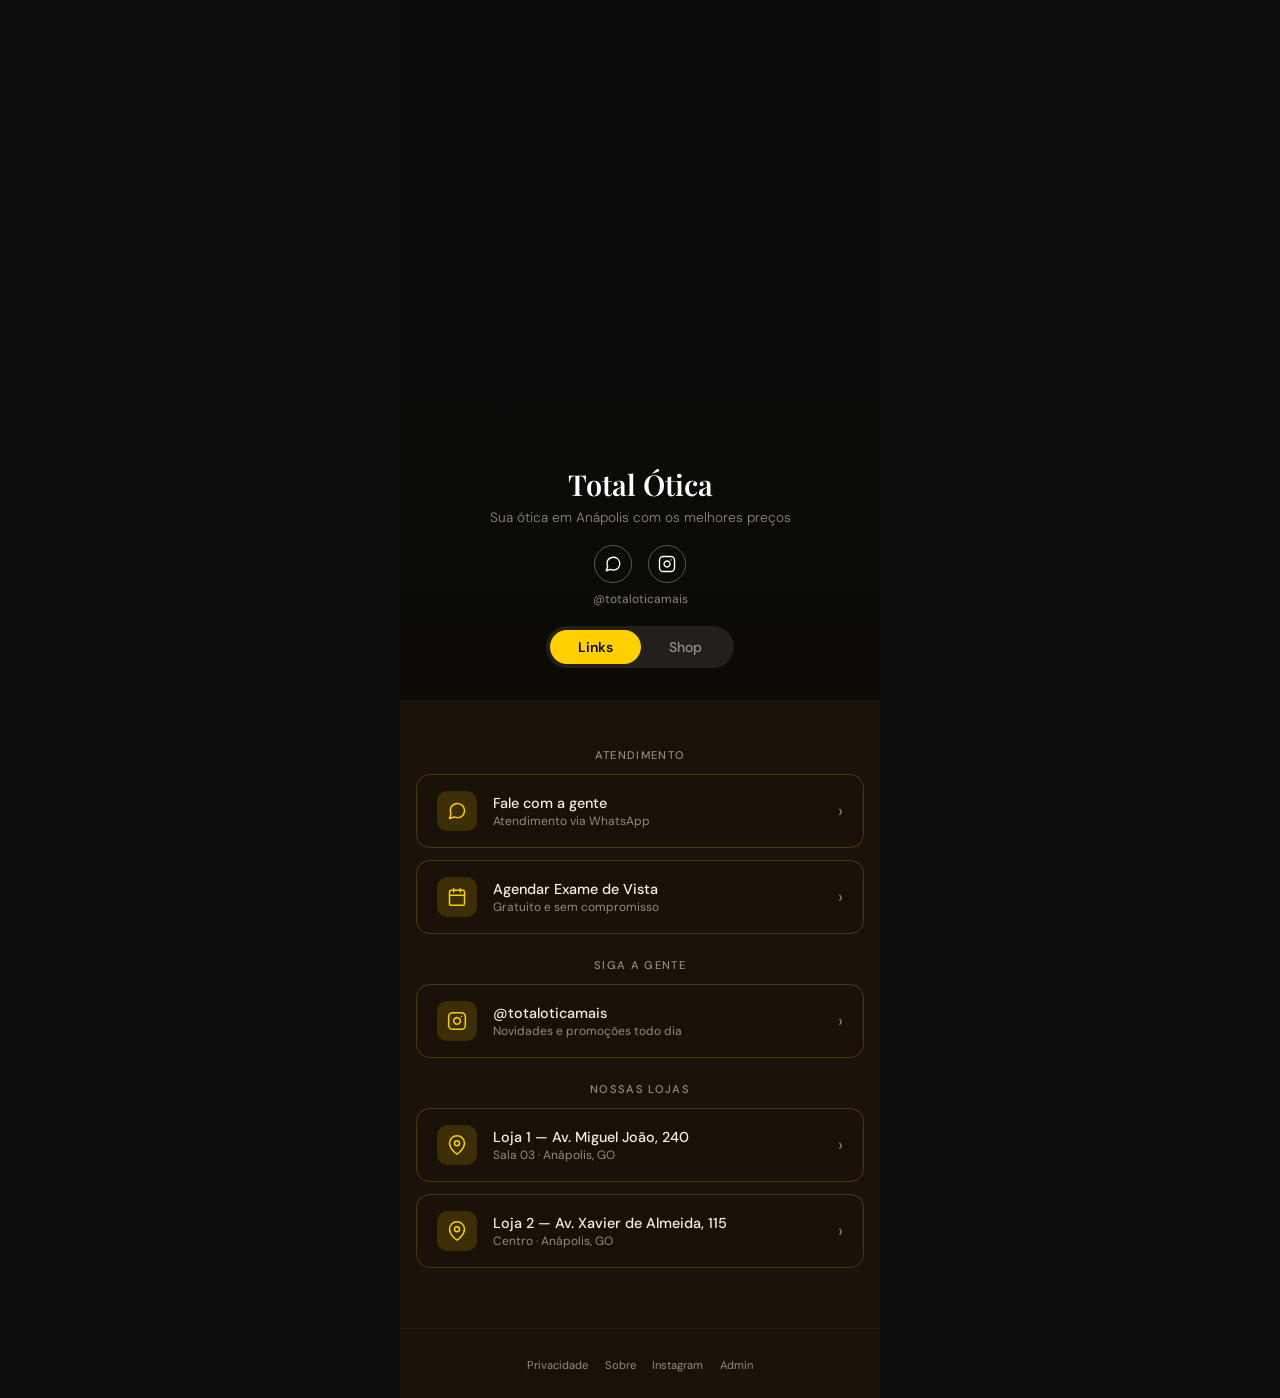
==== index.html @ eb8688b7 "feat: projeto inicial Total Otica Linktree" ====
<!DOCTYPE html>
<html lang="pt-BR">
<head>
  <meta charset="UTF-8">
  <meta name="viewport" content="width=device-width, initial-scale=1.0, maximum-scale=1.0">
  <title>Total Ótica — Links</title>
  <meta name="description" content="Sua ótica em Anápolis com os melhores preços. Óculos de grau, solar e exame de vista gratuito.">
  <meta property="og:title" content="Total Ótica">
  <meta property="og:description" content="Sua ótica em Anápolis com os melhores preços.">

  <!-- Fonts -->
  <link rel="preconnect" href="https://fonts.googleapis.com">
  <link href="https://fonts.googleapis.com/css2?family=Playfair+Display:wght@400;600&family=DM+Sans:wght@300;400;500;600&display=swap" rel="stylesheet">

  <!-- CSS -->
  <link rel="stylesheet" href="assets/css/style.css">

  <style>
    /* Variáveis extras do index */
    :root {
      --black: #0D0D0D;
      --dark:  #1A1208;
    }
  </style>
</head>
<body>

<div class="linktree-wrap">

  <!-- ══ HERO ══ -->
  <div class="hero">
    <video autoplay muted loop playsinline>
      <!--
        INSTRUÇÃO: coloque o arquivo do vídeo gerado no Veo 3
        dentro da pasta assets/video/ com o nome hero.mp4
      -->
      <source src="assets/video/hero.mp4" type="video/mp4">
    </video>
    <div class="hero-overlay"></div>

    <div class="hero-content">
      <h1 class="hero-name">Total Ótica</h1>
      <p class="hero-tagline">Sua ótica em Anápolis com os melhores preços</p>

      <div class="social-row">
        <a href="https://wa.me/5562993162521" target="_blank" aria-label="WhatsApp">
          <svg viewBox="0 0 24 24">
            <path d="M21 11.5a8.38 8.38 0 0 1-.9 3.8 8.5 8.5 0 0 1-7.6 4.7
                     8.38 8.38 0 0 1-3.8-.9L3 21l1.9-5.7a8.38 8.38 0 0 1-.9-3.8
                     8.5 8.5 0 0 1 4.7-7.6 8.38 8.38 0 0 1 3.8-.9h.5
                     a8.48 8.48 0 0 1 8 8v.5z"/>
          </svg>
        </a>
        <a href="https://www.instagram.com/totaloticamais/" target="_blank" aria-label="Instagram">
          <svg viewBox="0 0 24 24">
            <rect x="2" y="2" width="20" height="20" rx="5" ry="5"/>
            <path d="M16 11.37A4 4 0 1 1 12.63 8 4 4 0 0 1 16 11.37z"/>
            <line x1="17.5" y1="6.5" x2="17.51" y2="6.5"/>
          </svg>
        </a>
      </div>

      <p class="followers">@totaloticamais</p>

      <div class="tabs-row">
        <button class="tab-btn active" onclick="switchTab('links')">Links</button>
        <button class="tab-btn"        onclick="switchTab('shop')">Shop</button>
      </div>
    </div>
  </div>

  <!-- ══ CONTEÚDO ══ -->
  <div class="lt-content">

    <!-- ── ABA: LINKS ── -->
    <div class="tab-panel active" id="tab-links">

      <!-- Produtos em destaque (renderizado pelo JS) -->
      <div id="pub-featured"></div>

      <!-- Atendimento -->
      <p class="sec-label">Atendimento</p>

      <a class="link-card"
         href="https://wa.me/5562993162521?text=Olá%2C%20vim%20pelo%20link%20e%20gostaria%20de%20atendimento!"
         target="_blank">
        <div class="link-icon">
          <svg viewBox="0 0 24 24">
            <path d="M21 11.5a8.38 8.38 0 0 1-.9 3.8 8.5 8.5 0 0 1-7.6 4.7
                     8.38 8.38 0 0 1-3.8-.9L3 21l1.9-5.7a8.38 8.38 0 0 1-.9-3.8
                     8.5 8.5 0 0 1 4.7-7.6 8.38 8.38 0 0 1 3.8-.9h.5
                     a8.48 8.48 0 0 1 8 8v.5z"/>
          </svg>
        </div>
        <div class="link-text">
          <div class="link-title">Fale com a gente</div>
          <div class="link-sub">Atendimento via WhatsApp</div>
        </div>
        <span class="link-arrow">›</span>
      </a>

      <a class="link-card"
         href="https://wa.me/5562993162521?text=Olá%2C%20quero%20agendar%20um%20exame%20de%20vista!"
         target="_blank">
        <div class="link-icon">
          <svg viewBox="0 0 24 24">
            <rect x="3" y="4" width="18" height="18" rx="2"/>
            <line x1="16" y1="2" x2="16" y2="6"/>
            <line x1="8"  y1="2" x2="8"  y2="6"/>
            <line x1="3"  y1="10" x2="21" y2="10"/>
          </svg>
        </div>
        <div class="link-text">
          <div class="link-title">Agendar Exame de Vista</div>
          <div class="link-sub">Gratuito e sem compromisso</div>
        </div>
        <span class="link-arrow">›</span>
      </a>

      <!-- Redes Sociais -->
      <p class="sec-label">Siga a gente</p>

      <a class="link-card"
         href="https://www.instagram.com/totaloticamais/"
         target="_blank">
        <div class="link-icon">
          <svg viewBox="0 0 24 24">
            <rect x="2" y="2" width="20" height="20" rx="5"/>
            <path d="M16 11.37A4 4 0 1 1 12.63 8 4 4 0 0 1 16 11.37z"/>
            <line x1="17.5" y1="6.5" x2="17.51" y2="6.5"/>
          </svg>
        </div>
        <div class="link-text">
          <div class="link-title">@totaloticamais</div>
          <div class="link-sub">Novidades e promoções todo dia</div>
        </div>
        <span class="link-arrow">›</span>
      </a>

      <!-- Lojas -->
      <p class="sec-label">Nossas Lojas</p>

      <a class="link-card"
         href="https://maps.google.com/?q=Avenida+Miguel+João+240+Anápolis"
         target="_blank">
        <div class="link-icon">
          <svg viewBox="0 0 24 24">
            <path d="M21 10c0 7-9 13-9 13s-9-6-9-13a9 9 0 0 1 18 0z"/>
            <circle cx="12" cy="10" r="3"/>
          </svg>
        </div>
        <div class="link-text">
          <div class="link-title">Loja 1 — Av. Miguel João, 240</div>
          <div class="link-sub">Sala 03 · Anápolis, GO</div>
        </div>
        <span class="link-arrow">›</span>
      </a>

      <a class="link-card"
         href="https://maps.google.com/?q=Avenida+Xavier+de+Almeida+115+Anápolis"
         target="_blank">
        <div class="link-icon">
          <svg viewBox="0 0 24 24">
            <path d="M21 10c0 7-9 13-9 13s-9-6-9-13a9 9 0 0 1 18 0z"/>
            <circle cx="12" cy="10" r="3"/>
          </svg>
        </div>
        <div class="link-text">
          <div class="link-title">Loja 2 — Av. Xavier de Almeida, 115</div>
          <div class="link-sub">Centro · Anápolis, GO</div>
        </div>
        <span class="link-arrow">›</span>
      </a>

    </div><!-- /tab-links -->

    <!-- ── ABA: SHOP ── -->
    <div class="tab-panel" id="tab-shop">
      <p class="sec-label" style="margin-top:.5rem">Nossa Coleção</p>
      <div class="shop-grid" id="pub-shop-grid">
        <!-- Renderizado pelo JS -->
      </div>
    </div>

  </div><!-- /lt-content -->

  <footer class="lt-footer">
    <a href="#">Privacidade</a>
    <a href="#">Sobre</a>
    <a href="https://www.instagram.com/totaloticamais/" target="_blank">Instagram</a>
    <a href="admin.html">Admin</a>
  </footer>

</div><!-- /linktree-wrap -->

<!-- JS -->
<script src="assets/js/app.js"></script>

</body>
</html>
---- assets/css/style.css ----
/* ═══════════════════════════════════════
   TOTAL ÓTICA — Linktree System
   style.css
═══════════════════════════════════════ */

*, *::before, *::after { box-sizing: border-box; margin: 0; padding: 0; }

:root {
  --yellow:     #FFD000;
  --yellow-dk:  #C9A800;
  --black:      #0D0D0D;
  --dark:       #1A1208;
  --card-bg:    rgba(26, 18, 8, 0.85);
  --card-border: rgba(255, 208, 0, 0.2);
  --text:       #F5F0E8;
  --muted:      rgba(245, 240, 232, 0.55);
}

body {
  font-family: 'DM Sans', sans-serif;
  background: var(--black);
  color: var(--text);
  min-height: 100vh;
}

/* ─── HERO ─── */
.linktree-wrap { max-width: 480px; margin: 0 auto; min-height: 100vh; }

.hero {
  position: relative;
  width: 100%;
  height: 100vh;
  max-height: 700px;
  overflow: hidden;
  display: flex;
  flex-direction: column;
  align-items: center;
  justify-content: flex-end;
  padding-bottom: 2rem;
}

.hero video {
  position: absolute;
  inset: 0;
  width: 100%;
  height: 100%;
  object-fit: cover;
  object-position: center top;
}

.hero-overlay {
  position: absolute;
  inset: 0;
  background: linear-gradient(
    to bottom,
    rgba(0,0,0,0.05) 0%,
    rgba(0,0,0,0.10) 40%,
    rgba(13,10,4,0.72) 70%,
    rgba(13,10,4,0.95) 100%
  );
}

.hero-content {
  position: relative;
  z-index: 2;
  text-align: center;
  padding: 0 1.5rem;
  width: 100%;
  animation: fadeUp 0.8s ease 0.2s both;
}

.hero-name {
  font-family: 'Playfair Display', serif;
  font-size: 1.8rem;
  font-weight: 600;
  color: #fff;
  margin-bottom: 0.35rem;
}

.hero-tagline {
  font-size: 0.85rem;
  font-weight: 300;
  color: var(--muted);
  margin-bottom: 1rem;
  line-height: 1.5;
}

/* ─── SOCIAL ─── */
.social-row {
  display: flex;
  justify-content: center;
  gap: 1rem;
  margin-bottom: 0.5rem;
}

.social-row a {
  width: 38px;
  height: 38px;
  border-radius: 50%;
  border: 1px solid rgba(255,255,255,0.3);
  display: flex;
  align-items: center;
  justify-content: center;
  color: #fff;
  text-decoration: none;
  transition: all 0.2s;
}

.social-row a:hover {
  border-color: var(--yellow);
  background: rgba(255,208,0,0.15);
}

.social-row svg {
  width: 18px; height: 18px;
  fill: none; stroke: currentColor;
  stroke-width: 1.8; stroke-linecap: round; stroke-linejoin: round;
}

.followers { font-size: 0.75rem; color: var(--muted); margin-bottom: 1.2rem; }

/* ─── TABS ─── */
.tabs-row {
  display: flex;
  background: rgba(255,255,255,0.09);
  border-radius: 50px;
  padding: 4px;
  width: fit-content;
  margin: 0 auto;
}

.tab-btn {
  padding: 8px 28px;
  border-radius: 50px;
  border: none;
  background: transparent;
  color: var(--muted);
  font-family: 'DM Sans', sans-serif;
  font-size: 0.875rem;
  font-weight: 500;
  cursor: pointer;
  transition: all 0.2s;
}

.tab-btn.active {
  background: var(--yellow);
  color: var(--black);
  font-weight: 600;
}

/* ─── CONTENT ─── */
.lt-content { padding: 1.5rem 1rem 3rem; background: var(--dark); }
.tab-panel { display: none; }
.tab-panel.active { display: block; }

.sec-label {
  font-size: 0.7rem;
  font-weight: 500;
  text-transform: uppercase;
  letter-spacing: 0.12em;
  color: var(--muted);
  text-align: center;
  margin: 1.5rem 0 0.75rem;
}

/* ─── LINK CARD ─── */
.link-card {
  display: flex;
  align-items: center;
  gap: 1rem;
  background: var(--card-bg);
  border: 0.5px solid var(--card-border);
  border-radius: 14px;
  padding: 1rem 1.25rem;
  text-decoration: none;
  color: var(--text);
  margin-bottom: 0.75rem;
  transition: all 0.2s;
  backdrop-filter: blur(8px);
}

.link-card:hover {
  background: rgba(255,208,0,0.12);
  border-color: rgba(255,208,0,0.4);
  transform: translateY(-1px);
}

.link-icon {
  width: 40px; height: 40px;
  border-radius: 10px;
  background: rgba(255,208,0,0.15);
  display: flex; align-items: center; justify-content: center;
  flex-shrink: 0;
}

.link-icon svg {
  width: 20px; height: 20px;
  fill: none; stroke: var(--yellow);
  stroke-width: 1.8; stroke-linecap: round; stroke-linejoin: round;
}

.link-text { flex: 1; }
.link-title { font-size: 0.9rem; font-weight: 500; }
.link-sub   { font-size: 0.75rem; color: var(--muted); margin-top: 1px; }
.link-arrow { color: var(--muted); font-size: 1.1rem; }

/* ─── PRODUCT GRID CARD ─── */
.pgrid-card {
  background: var(--card-bg);
  border: 0.5px solid var(--card-border);
  border-radius: 14px;
  overflow: hidden;
  margin-bottom: 0.75rem;
  backdrop-filter: blur(8px);
}

.pgrid { display: grid; gap: 2px; background: rgba(255,208,0,0.1); }
.pgrid.cols-1 { grid-template-columns: 1fr; }
.pgrid.cols-2 { grid-template-columns: 1fr 1fr; }
.pgrid.cols-3 { grid-template-columns: 1fr 1fr; }
.pgrid.cols-3 .pgrid-item:first-child { grid-row: span 2; }

.pgrid-item {
  background: var(--dark);
  aspect-ratio: 1;
  overflow: hidden;
  display: flex; align-items: center; justify-content: center;
  cursor: pointer;
}

.pgrid-item img { width: 100%; height: 100%; object-fit: cover; }

.pgrid-placeholder {
  width: 100%; height: 100%;
  background: linear-gradient(135deg, #1a1208, #2a1e08);
  display: flex; align-items: center; justify-content: center;
}

.pgrid-placeholder svg {
  width: 32px; height: 32px;
  stroke: rgba(255,208,0,0.3); fill: none;
  stroke-width: 1.5; stroke-linecap: round; stroke-linejoin: round;
}

.pgrid-footer {
  padding: 0.9rem 1rem;
  display: flex; align-items: center; justify-content: space-between;
}

.pgrid-label { font-size: 0.875rem; font-weight: 500; }
.pgrid-sub   { font-size: 0.75rem; color: var(--muted); }

/* ─── SHOP GRID ─── */
.shop-grid { display: grid; grid-template-columns: 1fr 1fr; gap: 0.75rem; }

.shop-item {
  background: var(--card-bg);
  border: 0.5px solid var(--card-border);
  border-radius: 14px;
  overflow: hidden;
  text-decoration: none;
  color: var(--text);
  transition: all 0.15s;
}

.shop-item:hover {
  transform: translateY(-2px);
  border-color: rgba(255,208,0,0.4);
}

.shop-img {
  aspect-ratio: 1;
  overflow: hidden;
  display: flex; align-items: center; justify-content: center;
}

.shop-img img { width: 100%; height: 100%; object-fit: cover; }

.shop-img-placeholder {
  width: 100%; height: 100%;
  background: linear-gradient(135deg, #1a1208, #2a1e08);
  display: flex; align-items: center; justify-content: center;
}

.shop-img-placeholder svg {
  width: 36px; height: 36px;
  stroke: rgba(255,208,0,0.25); fill: none;
  stroke-width: 1.3; stroke-linecap: round; stroke-linejoin: round;
}

.shop-info { padding: 0.6rem 0.75rem 0.4rem; }
.shop-name  { font-size: 0.8rem; font-weight: 500; margin-bottom: 0.2rem; white-space: nowrap; overflow: hidden; text-overflow: ellipsis; }
.shop-price { font-size: 0.82rem; color: var(--yellow); font-weight: 600; }

.shop-btn {
  display: block;
  margin: 0.4rem 0.75rem 0.75rem;
  padding: 7px;
  background: rgba(255,208,0,0.12);
  border: 1px solid rgba(255,208,0,0.3);
  border-radius: 8px;
  text-align: center;
  font-size: 0.75rem;
  font-weight: 500;
  color: var(--yellow);
  text-decoration: none;
  transition: all 0.2s;
}

.shop-btn:hover { background: rgba(255,208,0,0.22); }

/* ─── FOOTER ─── */
.lt-footer {
  text-align: center;
  padding: 1.5rem 1rem;
  background: var(--dark);
  border-top: 0.5px solid rgba(255,208,0,0.08);
}

.lt-footer a {
  font-size: 0.7rem;
  color: var(--muted);
  text-decoration: none;
  margin: 0 0.4rem;
}

.lt-footer a:hover { color: var(--yellow); }

/* ─── ANIMATION ─── */
@keyframes fadeUp {
  from { opacity: 0; transform: translateY(16px); }
  to   { opacity: 1; transform: translateY(0); }
}
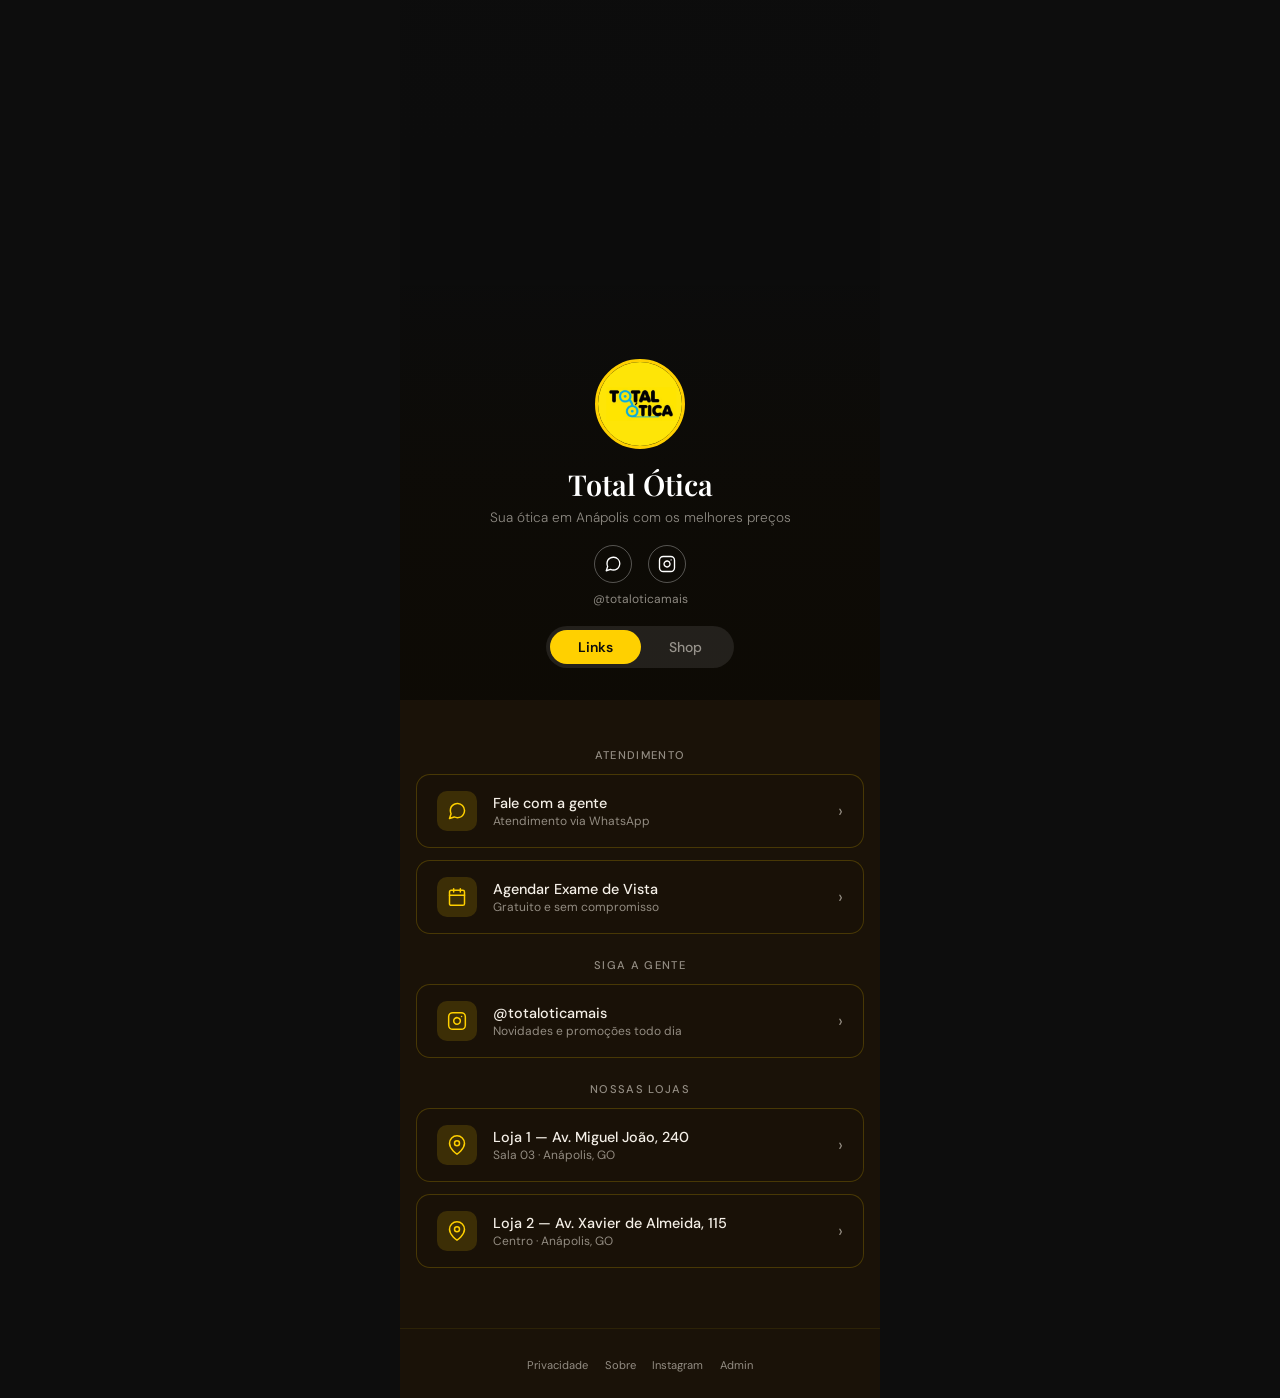
==== commit 94d0a176: "feat: sistema de login e proteção do painel admin" ====
--- a/index.html
+++ b/index.html
@@ -39,6 +39,9 @@
     <div class="hero-overlay"></div>
 
     <div class="hero-content">
+      <div class="logo-circle">
+        <img src="assets/img/logo.png" alt="Total Ótica">
+      </div>
       <h1 class="hero-name">Total Ótica</h1>
       <p class="hero-tagline">Sua ótica em Anápolis com os melhores preços</p>
 
--- a/assets/css/style.css
+++ b/assets/css/style.css
@@ -331,3 +331,23 @@
   from { opacity: 0; transform: translateY(16px); }
   to   { opacity: 1; transform: translateY(0); }
 }
+
+/* ─── LOGO CIRCLE ─── */
+.logo-circle {
+  width: 90px;
+  height: 90px;
+  border-radius: 50%;
+  overflow: hidden;
+  margin: 0 auto 1rem;
+  border: 3px solid #FFD000;
+  background: #FFD000;
+  display: flex;
+  align-items: center;
+  justify-content: center;
+}
+
+.logo-circle img {
+  width: 100%;
+  height: 100%;
+  object-fit: cover;
+}
